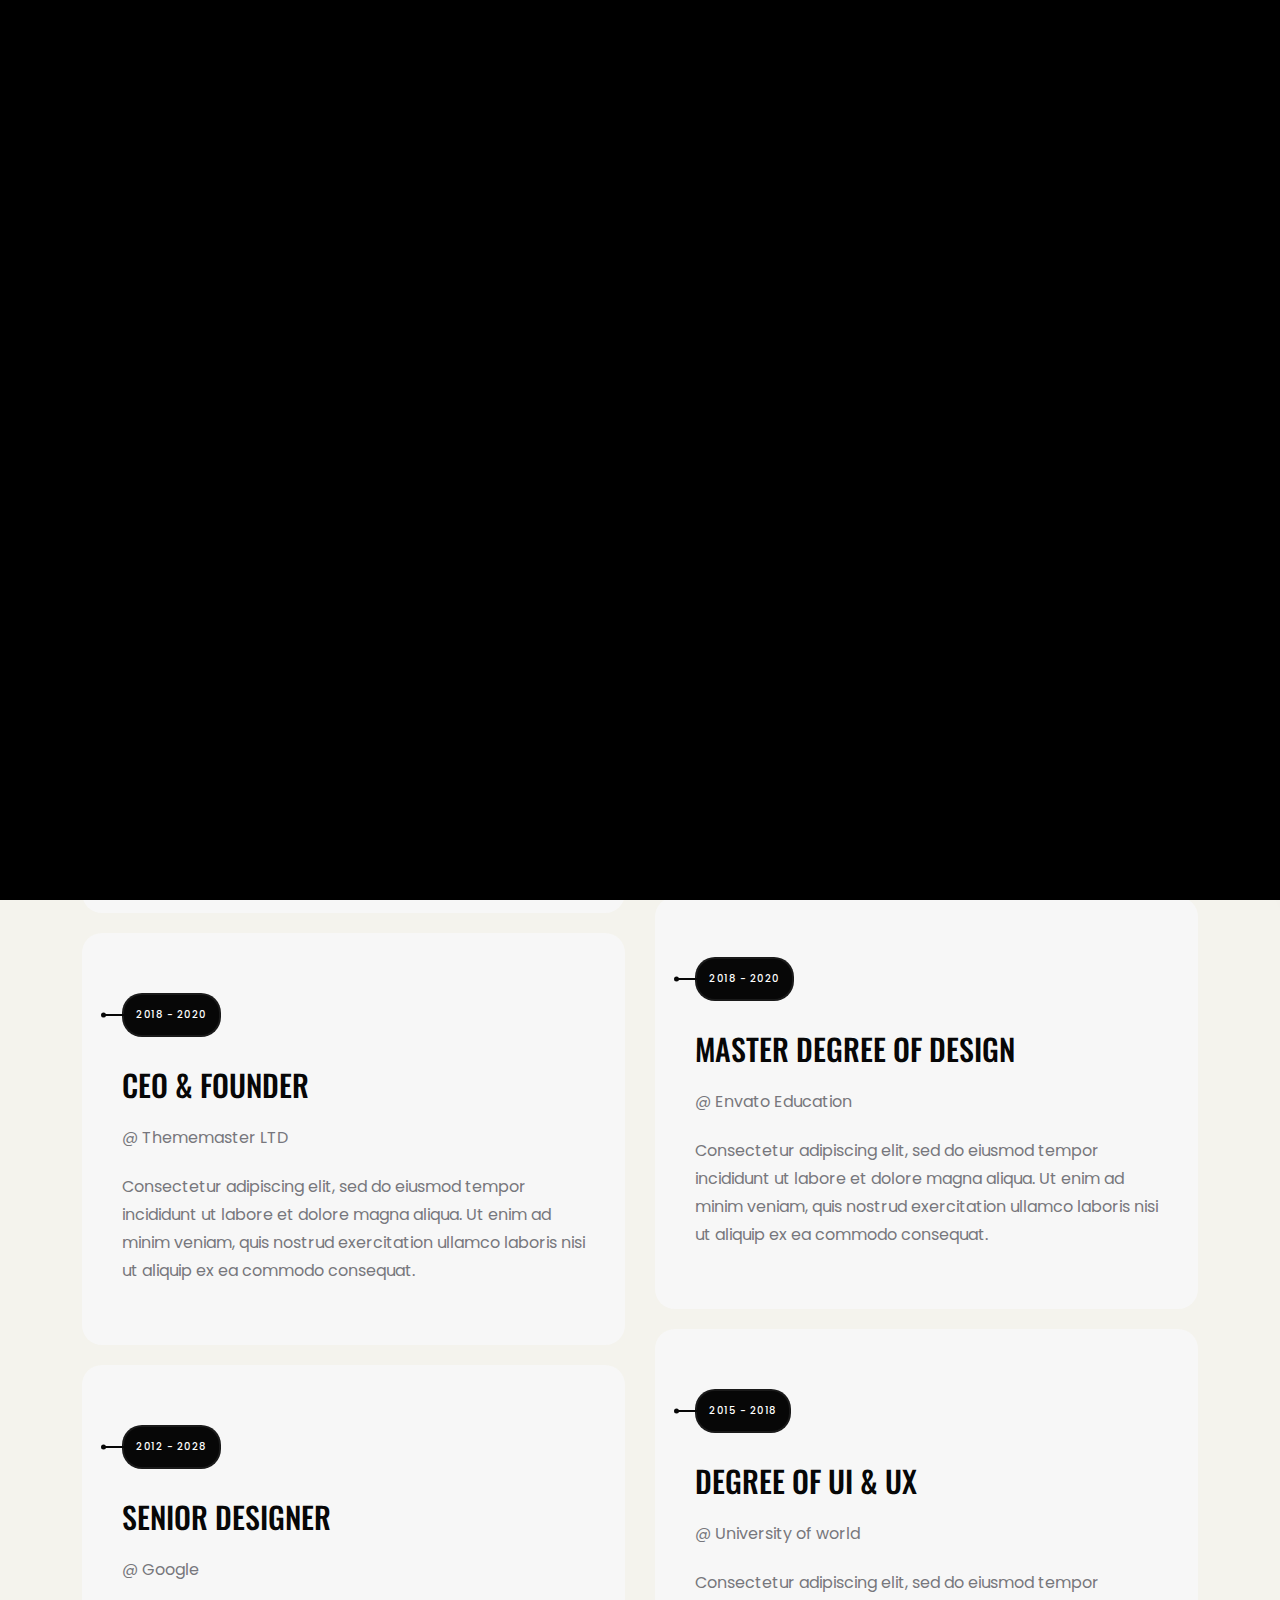
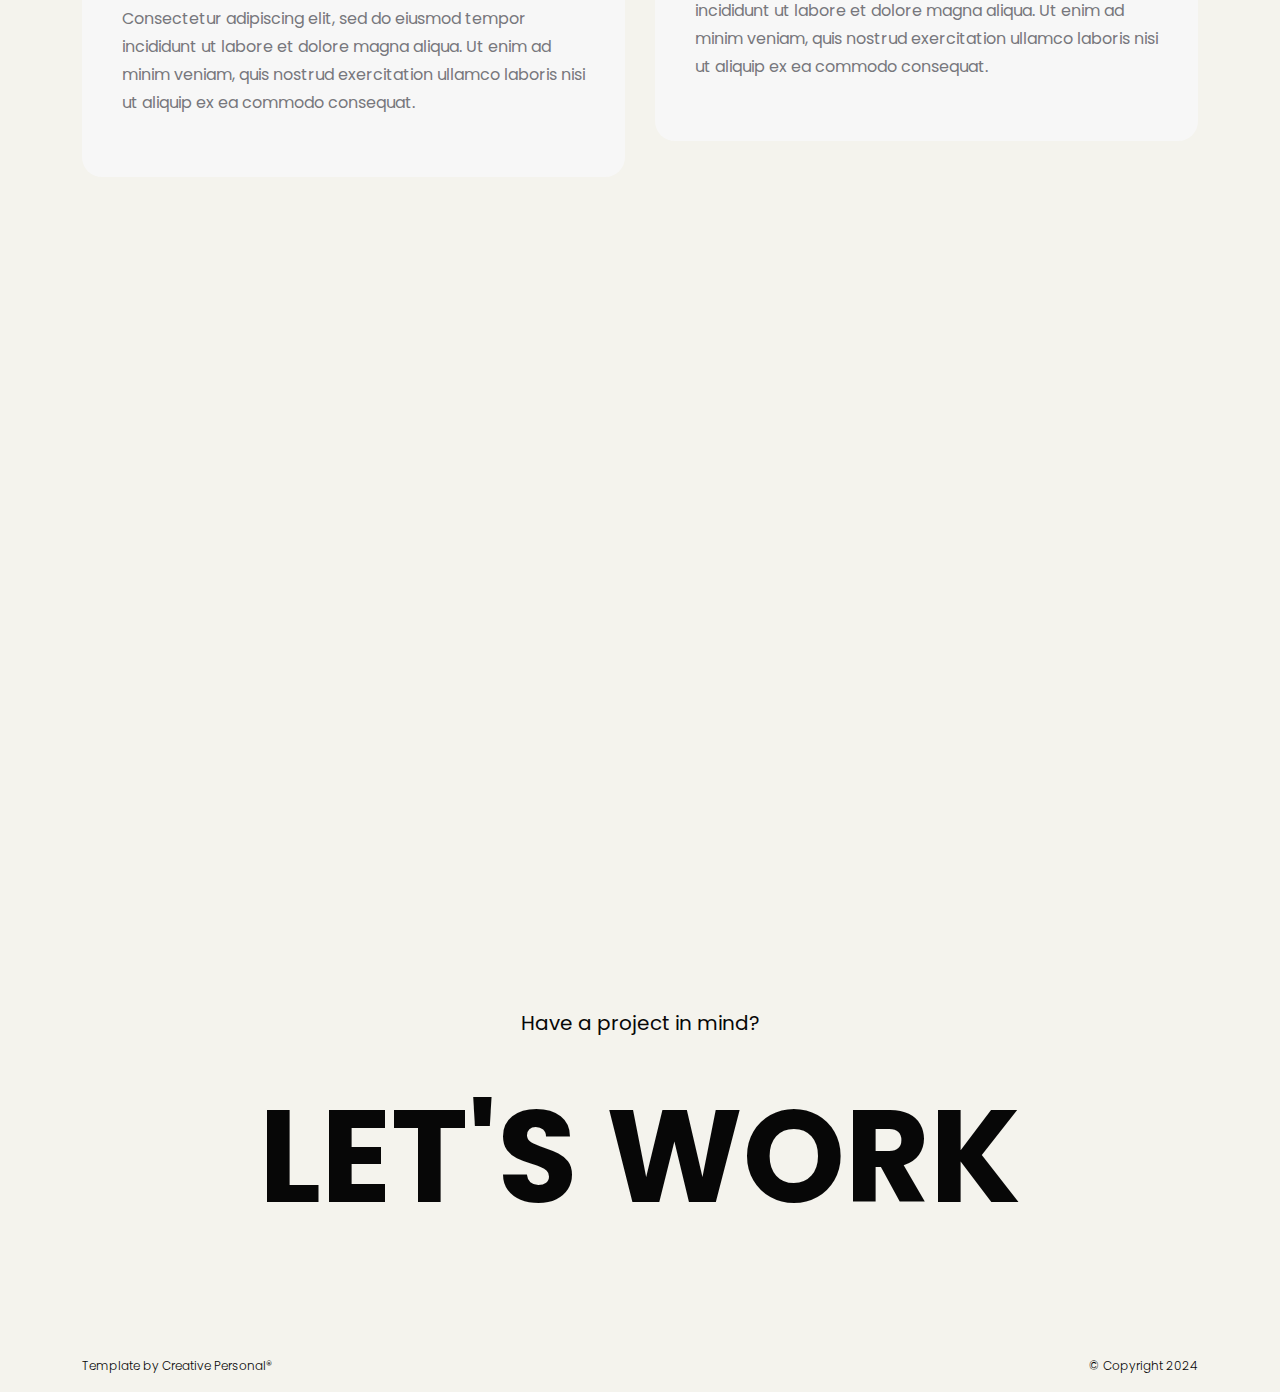
==== about.html @ 3d85361f "commit" ====
<!DOCTYPE html>
<html lang="en">

<head>
    <!-- META -->
    <meta charset="utf-8">
    <meta http-equiv="X-UA-Compatible" content="IE=edge">
    <meta name="viewport" content="width=device-width, initial-scale=1">
    <meta name="description" content="Nino - Modern Portfolio Template">
    <meta name="keywords" content="personal, portfolio new, html, one page, bootstrap, new html template, design, creative, onepage, clean, modern">
    <meta name="author" content="Tanvir Hossain">
    <!-- PAGE TITLE -->
    <title>Nino - Modern Portfolio Template</title>
    <link rel="icon" type="image/x-icon" href="assets/images/favicon.png">
    <!-- ALL GOOGLE FONTS -->
    <link rel="preconnect" href="https://fonts.googleapis.com">
    <link rel="preconnect" href="https://fonts.gstatic.com" crossorigin>
    <link href="https://fonts.googleapis.com/css2?family=Oswald:wght@200..700&family=Poppins:ital,wght@0,100;0,200;0,300;0,400;0,500;0,600;0,700;0,800;0,900;1,100;1,200;1,300;1,400;1,500;1,600;1,700;1,800;1,900&display=swap" rel="stylesheet">
    <!-- BOOTSTRAP CSS -->
    <link rel="stylesheet" href="assets/css/bootstrap.min.css" />
    <!-- FONT AWESOME CSS -->
    <link rel="stylesheet" href="assets/css/font-awesome-pro.css" />
    <!-- FONT AWESOME CSS -->
    <link rel="stylesheet" href="assets/fonts/remixicon.css" />
    <!-- MAGNIFIC CSS -->
    <link rel="stylesheet" href="assets/css/magnific-popup.css">
    <!-- NICE SELECT CSS -->
    <link rel="stylesheet" href="assets/css/nice-select.min.css" />
    <!-- ANIMATE CSS -->
    <link rel="stylesheet" href="assets/css/animate.min.css" />
    <!-- MOBILE MENU CSS -->
    <link rel="stylesheet" href="assets/css/mobilemenu.css" />
    <!-- SLICK CSS -->
    <link rel="stylesheet" href="assets/css/slick.min.css" />
    <!-- SPACING CSS -->
    <link rel="stylesheet" href="assets/css/spacing.css" />
    <!-- MAIN STYLE CSS -->
    <link rel="stylesheet" href="assets/css/style.css" />
    <!-- RESPONSIVE CSS -->
    <link rel="stylesheet" href="assets/css/responsive.css">
    <!-- HTML5 shim and Respond.js IE8 support of HTML5 elements and media queries -->
    <!-- WARNING: Respond.js doesn't work if you view the page via file:// -->
    <!--[if lt IE 9]>
      <script src="https://oss.maxcdn.com/html5shiv/3.7.2/html5shiv.min.js"></script>
      <script src="https://oss.maxcdn.com/respond/1.4.2/respond.min.js"></script>
    <![endif]-->
</head>

<body>
    <!-- START PRELOADER AREA-->
    <div class="preloader">
        <svg viewbox="0 0 1000 1000" preserveaspectratio="none">
            <path id="preloaderSvg" d="M0,1005S175,995,500,995s500,5,500,5V0H0Z"></path>
        </svg>
        <div class="preloader-heading">
            <div class="load-text">
                <span>L</span>
                <span>o</span>
                <span>a</span>
                <span>d</span>
                <span>i</span>
                <span>n</span>
                <span>g</span>
            </div>
        </div>
    </div>
    <!-- END PRELOADER AREA -->
    <!-- START SCROOL UP DESIGN AREA -->
    <div class="progress-wrap cursor-pointer">
        <i class="ri-arrow-up-s-line"></i>
        <svg class="progress-circle svg-content" width="100%" height="100%" viewBox="-1 -1 102 102">
            <path d="M50,1 a49,49 0 0,1 0,98 a49,49 0 0,1 0,-98" />
        </svg>
    </div>
    <!-- / END SCROOL UP DESIGN AREA -->
    <!-- START MAGIC CURSOR AND BALL AREA-->
    <div id="magic-cursor">
        <div id="ball"></div>
    </div>
    <!-- / END MAGIC CURSOR AND BALL AREA-->
    <!-- START MENU DESIGN AREA-->
    <header class="main-header">
        <div class="header-upper">
            <div class="container">
                <div class="header-inner">
                    <div class="row align-items-center">
                        <div class="col-xl-2 col-lg-2 col-md-6 col-6 col-sm-3">
                            <div class="logo-area">
                                <div class="logo">
                                    <a href="index.html"><img src="assets/images/logo.png" alt=""></a>
                                </div>
                            </div>
                        </div>
                        <div class="col-xl-10 col-lg-10 col-md-6 col-6 col-sm-9">
                            <div class="main-menu">
                                <nav id="mobile-menu">
                                    <ul>
                                        <li><a href="index.html" class="linkstyle">Home</a></li>
                                        <li><a href="about.html" class="linkstyle">about</a></li>
                                        <li><a href="service.html" class="linkstyle">services</a></li>
                                        <li class="has-dropdown"><a href="projects.html" class="linkstyle">projects</a>
                                            <ul class="sub-menu">
                                                <li><a href="projects.html">Projects List</a></li>
                                                <li><a href="single-project.html">Single Portfolio</a></li>
                                            </ul>
                                        </li>
                                        <li><a href="blog.html" class="linkstyle">Blog</a></li>
                                        <li><a href="contact.html" class="linkstyle">Contact</a></li>
                                    </ul>
                                </nav>
                            </div>
                            <div class="side-menu-icon d-lg-none text-end">
                                <a href="javascript:void(0)" class="info-toggle-btn f-right sidebar-toggle-btn"><i class="fal fa-bars"></i></a>
                            </div>
                        </div>
                    </div>
                </div>
            </div>
        </div>
    </header>
    <!-- // END MENU DESIGN AREA-->
    <!-- START MOBILE MENU DESIGN AREA-->
    <div class="sidebar__area">
        <div class="sidebar__wrapper">
            <div class="sidebar__close">
                <button class="sidebar__close-btn" id="sidebar__close-btn">
                    <i class="fal fa-times"></i>
                </button>
            </div>
            <div class="sidebar__content mt-50 mb-20">
                <div class="mobile-menu fix"></div>
            </div>
        </div>
    </div>
    <div class="body-overlay"></div>
    <!-- // END MOBILE MENU DESIGN AREA-->
    <!-- START SINGLE PAGE DESIGN AREA -->
    <section class="single-page-hero-area">
        <div class="container">
            <div class="row align-items-center">
                <div class="col-lg-12">
                    <h2>About Me</h2>
                </div>
            </div>
        </div>
    </section>
    <!-- // END SINGLE PAGE DESIGN AREA -->
    <!-- START RESUME EXPERIENCE DESIGN AREA -->
    <div class="resume-area no-padding" id="resume">
        <div class="container">
            <div class="row">
                <div class="col-xl-6 col-md-6">
                    <div class="resume-wrapper wow fadeInUp delay-0-2s">
                        <!-- START SINGLE EXPERIENCE DESIGN AREA -->
                        <div class="resume-box">
                            <span class="resume-date">2020 - Present</span>
                            <h2>Web Developer & Business Partner (Full-Time)</h2>
                            <span>@ Envato Marketplace</span>
                            <p>Consectetur adipiscing elit, sed do eiusmod tempor incididunt ut labore et dolore magna aliqua. Ut enim ad minim veniam, quis nostrud exercitation ullamco laboris nisi ut aliquip ex ea commodo consequat.</p>
                        </div>
                        <!-- / END SINGLE EXPERIENCE DESIGN AREA -->
                        <!-- START SINGLE EXPERIENCE DESIGN AREA -->
                        <div class="resume-box">
                            <span class="resume-date">2018 - 2020</span>
                            <h2>CEO & Founder</h2>
                            <span>@ Thememaster LTD</span>
                            <p>Consectetur adipiscing elit, sed do eiusmod tempor incididunt ut labore et dolore magna aliqua. Ut enim ad minim veniam, quis nostrud exercitation ullamco laboris nisi ut aliquip ex ea commodo consequat.</p>
                        </div>
                        <!-- / END SINGLE EXPERIENCE DESIGN AREA -->
                        <!-- START SINGLE EXPERIENCE DESIGN AREA -->
                        <div class="resume-box">
                            <span class="resume-date">2012 - 2028</span>
                            <h2>Senior Designer</h2>
                            <span>@ Google</span>
                            <p>Consectetur adipiscing elit, sed do eiusmod tempor incididunt ut labore et dolore magna aliqua. Ut enim ad minim veniam, quis nostrud exercitation ullamco laboris nisi ut aliquip ex ea commodo consequat.</p>
                        </div>
                        <!-- / END SINGLE EXPERIENCE DESIGN AREA -->
                    </div>
                </div>
                <div class="col-xl-6 col-md-6">
                    <div class="resume-wrapper wow fadeInUp delay-0-4s">
                        <!-- START SINGLE EDUCATION DESIGN AREA -->
                        <div class="resume-box">
                            <span class="resume-date">2020 - Present</span>
                            <h2>Bachelor Degree of Science</h2>
                            <span>@ University of London</span>
                            <p>Consectetur adipiscing elit, sed do eiusmod tempor incididunt ut labore et dolore magna aliqua. Ut enim ad minim veniam, quis nostrud exercitation ullamco laboris nisi ut aliquip ex ea commodo consequat.</p>
                        </div>
                        <!-- / END SINGLE EDUCATION DESIGN AREA -->
                        <!-- START SINGLE EDUCATION DESIGN AREA -->
                        <div class="resume-box">
                            <span class="resume-date">2018 - 2020</span>
                            <h2>Master Degree of Design</h2>
                            <span>@ Envato Education</span>
                            <p>Consectetur adipiscing elit, sed do eiusmod tempor incididunt ut labore et dolore magna aliqua. Ut enim ad minim veniam, quis nostrud exercitation ullamco laboris nisi ut aliquip ex ea commodo consequat.</p>
                        </div>
                        <!-- / END SINGLE EDUCATION DESIGN AREA -->
                        <!-- START SINGLE EDUCATION DESIGN AREA -->
                        <div class="resume-box">
                            <span class="resume-date">2015 - 2018</span>
                            <h2>Degree Of UI & UX</h2>
                            <span>@ University of world</span>
                            <p>Consectetur adipiscing elit, sed do eiusmod tempor incididunt ut labore et dolore magna aliqua. Ut enim ad minim veniam, quis nostrud exercitation ullamco laboris nisi ut aliquip ex ea commodo consequat.</p>
                        </div>
                        <!-- / END SINGLE EDUCATION DESIGN AREA -->
                    </div>
                </div>
            </div>
        </div>
    </div>
    <!-- / END RESUME EXPERIENCE DESIGN AREA -->
    <!-- START SKILL DESIGN AREA -->
    <section id="skills" class="skill-area">
        <div class="container">
            <div class="container-inner">
                <div class="row">
                    <div class="col-xl-12 col-lg-12">
                        <div class="section-title section-black-title mb-40 wow fadeInUp delay-0-2s">
                            <h2>Professional Skills</h2>
                        </div>
                    </div>
                </div>
                <div class="row">
                    <div class="col-lg-12">
                        <div class="skill-items-wrap">
                            <div class="row">
                                <div class="col-xl-3 col-lg-4 col-md-3 col-sm-4 col-6">
                                    <div class="skill-item wow fadeInUp delay-0-2s">
                                        <img src="assets/images/skills/skill1.png" alt="Skill" />
                                        <h5>Figma</h5>
                                    </div>
                                </div>
                                <div class="col-xl-3 col-lg-4 col-md-3 col-sm-4 col-6">
                                    <div class="skill-item wow fadeInUp delay-0-3s">
                                        <img src="assets/images/skills/skill2.png" alt="Skill" />
                                        <h5>Tailwand</h5>
                                    </div>
                                </div>
                                <div class="col-xl-3 col-lg-4 col-md-3 col-sm-4 col-6">
                                    <div class="skill-item wow fadeInUp delay-0-4s">
                                        <img src="assets/images/skills/skill3.png" alt="Skill" />
                                        <h5>Photoshop</h5>
                                    </div>
                                </div>
                                <div class="col-xl-3 col-lg-4 col-md-3 col-sm-4 col-6">
                                    <div class="skill-item wow fadeInUp delay-0-5s">
                                        <img src="assets/images/skills/skill4.png" alt="Skill" />
                                        <h5>WordPress</h5>
                                    </div>
                                </div>
                                <div class="col-xl-3 col-lg-4 col-md-3 col-sm-4 col-6">
                                    <div class="skill-item wow fadeInUp delay-0-2s">
                                        <img src="assets/images/skills/skill5.png" alt="Skill" />
                                        <h5>Angular</h5>
                                    </div>
                                </div>
                                <div class="col-xl-3 col-lg-4 col-md-3 col-sm-4 col-6">
                                    <div class="skill-item wow fadeInUp delay-0-3s">
                                        <img src="assets/images/skills/skill6.png" alt="Skill" />
                                        <h5>Webflow</h5>
                                    </div>
                                </div>
                                <div class="col-xl-3 col-lg-4 col-md-3 col-sm-4 col-6">
                                    <div class="skill-item wow fadeInUp delay-0-4s">
                                        <img src="assets/images/skills/skill7.png" alt="Skill" />
                                        <h5>Python</h5>
                                    </div>
                                </div>
                                <div class="col-xl-3 col-lg-4 col-md-3 col-sm-4 col-6">
                                    <div class="skill-item wow fadeInUp delay-0-5s">
                                        <img src="assets/images/skills/skill8.png" alt="Skill" />
                                        <h5>Sketch</h5>
                                    </div>
                                </div>
                            </div>
                        </div>
                    </div>
                </div>
            </div>
        </div>
    </section>
    <!-- / END SKILL DESIGN AREA -->
    <!-- START FOOTER DESIGN AREA -->
    <footer class="main-footer">
        <div class="container">
            <div class="row">
                <div class="col-lg-12">
                    <div class="footer-top">
                        <p> Have a project in mind?</p>
                        <h2><a href="mailto:hello@websitename.com">let's work</a></h2>
                    </div>
                </div>
            </div>
            <div class="row">
                <div class="col-lg-6 col-sm-6">
                    <p class="copy-left-text">Template by <a href="https://themeforest.net/user/creativepersonal/portfolio">Creative Personal®</a></p>
                </div>
                <div class="col-lg-6 col-sm-6">
                    <p class="copy-right-text">&copy; Copyright 2024</p>
                </div>
            </div>
        </div>
    </footer>
    <!-- / END FOOTER DESIGN AREA -->
    <!-- JQUERY JS -->
    <script src="assets/js/jquery-3.6.0.min.js"></script>
    <!-- BOOTSTRAP JS-->
    <script src="assets/js/bootstrap.min.js"></script>
    <!-- APPEAR JS -->
    <script src="assets/js/appear.min.js"></script>
    <!-- MAGNIFICANT JS -->
    <script src="assets/js/jquery.magnific-popup.min.js"></script>
    <!-- MOBILE MENU JS-->
    <script src="assets/js/mobilemenu.js"></script>
    <!-- GSAP AND LOCOMOTIV JS-->
    <script src="assets/js/gsap.min.js"></script>
    <script src="assets/js/ScrollTrigger.min.js"></script>
    <script src="assets/js/lenis.js"></script>
    <!-- SLICK JS-->
    <script src="assets/js/slick.min.js"></script>
    <!-- NICE SELECT JS-->
    <script src="assets/js/jquery.nice-select.min.js"></script>
    <!-- IMAGE LOADER JS-->
    <script src="assets/js/imagesloaded.pkgd.min.js"></script>
    <!-- ISOTOPE JS-->
    <script src="assets/js/isotope.pkgd.min.js"></script>
    <!--  WOW ANIMATION JS-->
    <script src="assets/js/wow.min.js"></script>
    <!-- SCRIPT JS-->
    <script src="assets/js/script.js"></script>
</body>

</html>
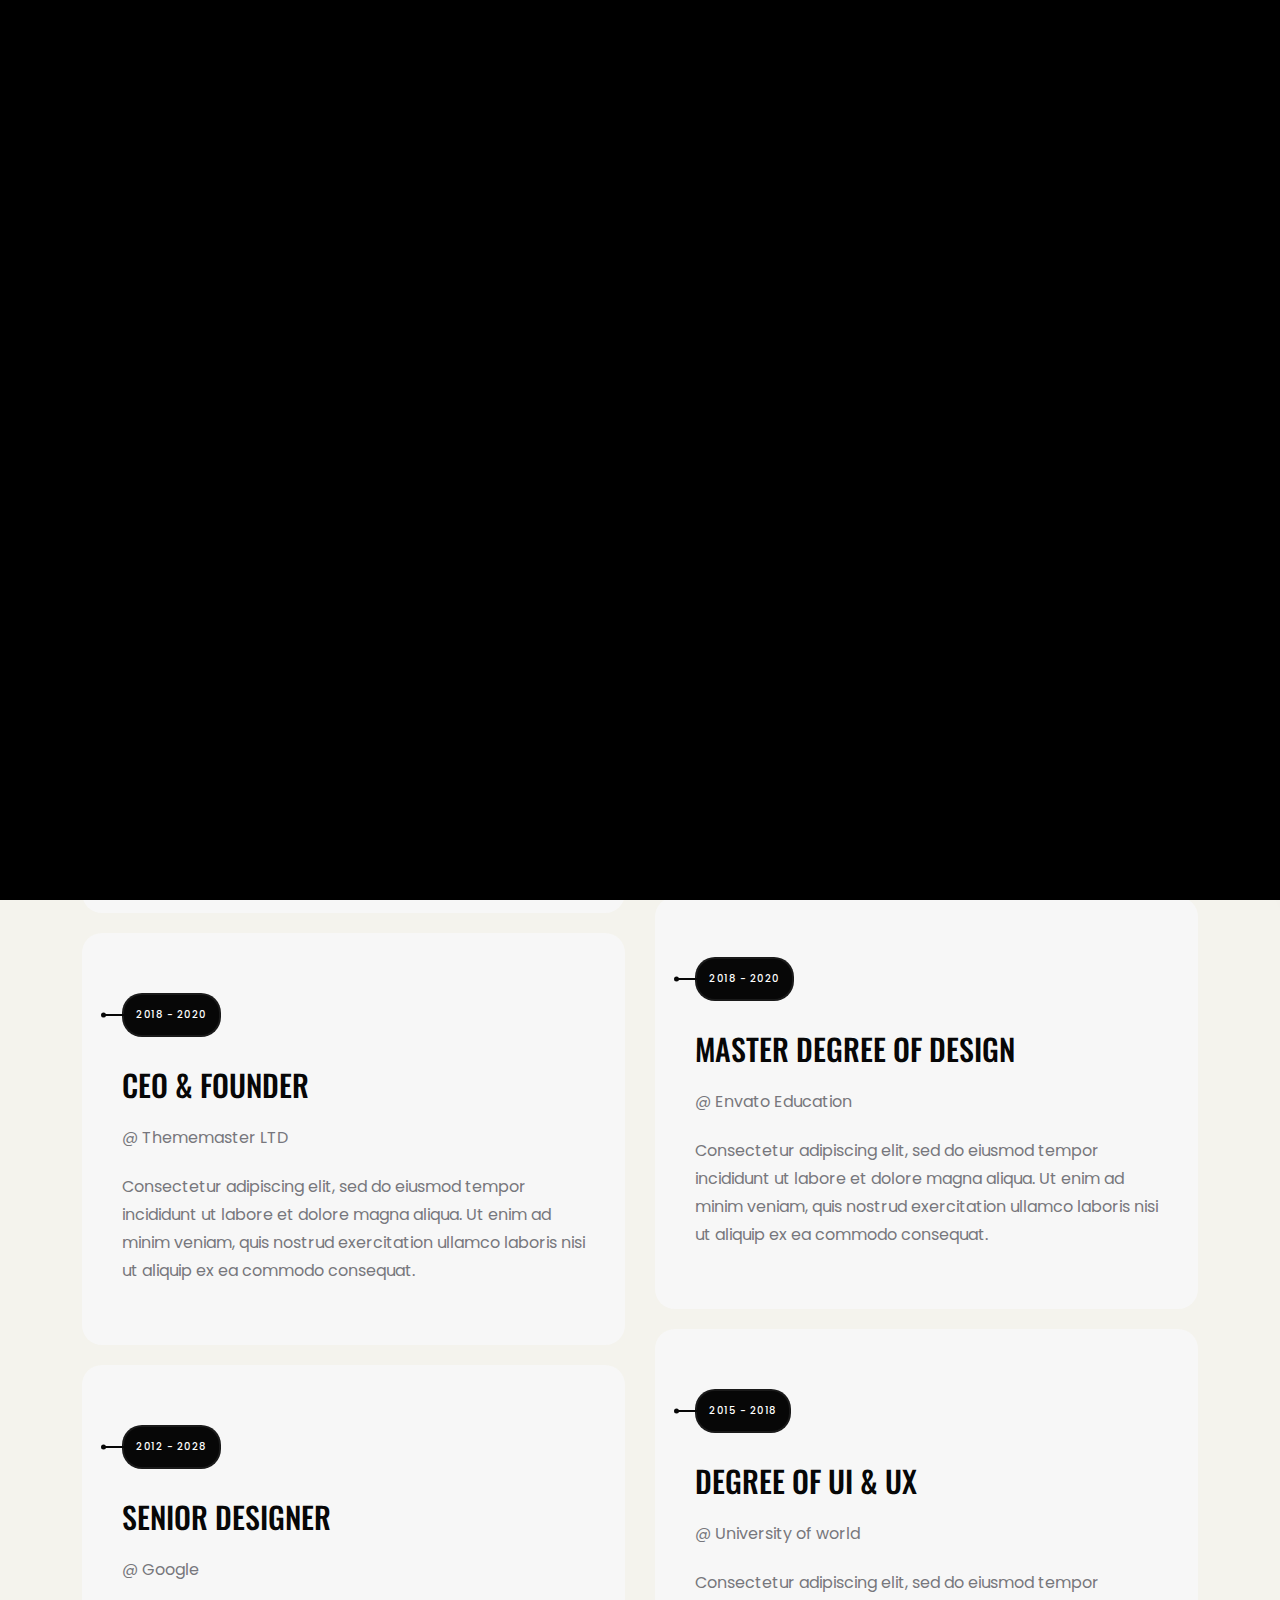
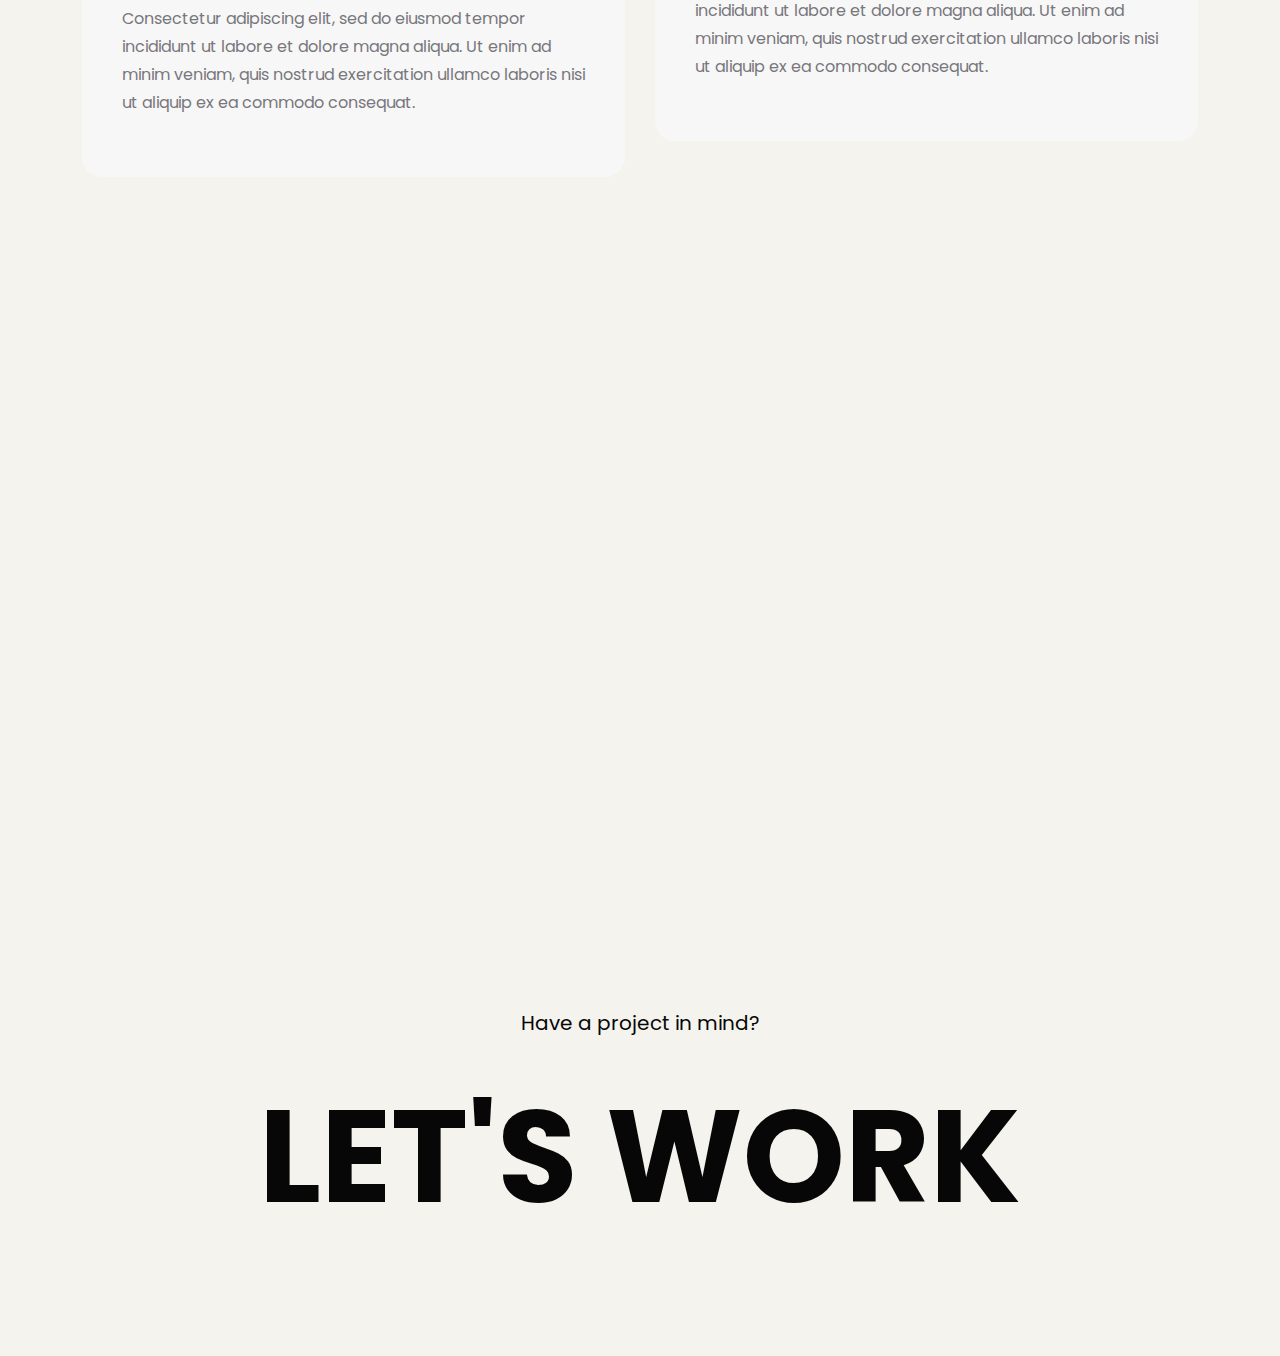
==== commit 95e6d0d7: "commit" ====
--- a/about.html
+++ b/about.html
@@ -6,12 +6,12 @@
     <meta charset="utf-8">
     <meta http-equiv="X-UA-Compatible" content="IE=edge">
     <meta name="viewport" content="width=device-width, initial-scale=1">
-    <meta name="description" content="Nino - Modern Portfolio Template">
+    <meta name="description" content="About Anuj Hajari - Social Media Expert">
     <meta name="keywords" content="personal, portfolio new, html, one page, bootstrap, new html template, design, creative, onepage, clean, modern">
     <meta name="author" content="Tanvir Hossain">
     <!-- PAGE TITLE -->
-    <title>Nino - Modern Portfolio Template</title>
-    <link rel="icon" type="image/x-icon" href="assets/images/favicon.png">
+    <title>About Anuj Hajari</title>
+    <link rel="icon" type="image/x-icon" href="assets/images/favicon.jpg">
     <!-- ALL GOOGLE FONTS -->
     <link rel="preconnect" href="https://fonts.googleapis.com">
     <link rel="preconnect" href="https://fonts.gstatic.com" crossorigin>
@@ -38,6 +38,8 @@
     <link rel="stylesheet" href="assets/css/style.css" />
     <!-- RESPONSIVE CSS -->
     <link rel="stylesheet" href="assets/css/responsive.css">
+
+    <link rel="stylesheet" href="assets/css/custom.css">
     <!-- HTML5 shim and Respond.js IE8 support of HTML5 elements and media queries -->
     <!-- WARNING: Respond.js doesn't work if you view the page via file:// -->
     <!--[if lt IE 9]>
@@ -85,11 +87,12 @@
                 <div class="header-inner">
                     <div class="row align-items-center">
                         <div class="col-xl-2 col-lg-2 col-md-6 col-6 col-sm-3">
-                            <div class="logo-area">
-                                <div class="logo">
-                                    <a href="index.html"><img src="assets/images/logo.png" alt=""></a>
-                                </div>
-                            </div>
+                            <a href="./contact.html">
+                                <div class="logo-area available-btn">
+                                    <i class='ri-circle-fill'></i>
+                                    <span>Available For Work</span>
+                                </div>
+                            </a>
                         </div>
                         <div class="col-xl-10 col-lg-10 col-md-6 col-6 col-sm-9">
                             <div class="main-menu">
@@ -98,13 +101,14 @@
                                         <li><a href="index.html" class="linkstyle">Home</a></li>
                                         <li><a href="about.html" class="linkstyle">about</a></li>
                                         <li><a href="service.html" class="linkstyle">services</a></li>
-                                        <li class="has-dropdown"><a href="projects.html" class="linkstyle">projects</a>
+                                        <li class="has-dropdown"><a href="#" class="linkstyle">Portfolio</a>
                                             <ul class="sub-menu">
-                                                <li><a href="projects.html">Projects List</a></li>
-                                                <li><a href="single-project.html">Single Portfolio</a></li>
+                                                <li><a href="instagram-portfolio.html">Instagram Portfolio</a></li>
+                                                <li><a href="linkedin-portfolio.html">Linkedin Portfolio</a></li>
+                                                <li><a href="youtube-portfolio.html">Youtube Portfolio</a></li>
                                             </ul>
                                         </li>
-                                        <li><a href="blog.html" class="linkstyle">Blog</a></li>
+                                        <li><a href="stories.html" class="linkstyle">Stories</a></li>
                                         <li><a href="contact.html" class="linkstyle">Contact</a></li>
                                     </ul>
                                 </nav>
@@ -287,17 +291,17 @@
                 <div class="col-lg-12">
                     <div class="footer-top">
                         <p> Have a project in mind?</p>
-                        <h2><a href="mailto:hello@websitename.com">let's work</a></h2>
+                        <h2><a href="./contact.html">let's work</a></h2>
                     </div>
                 </div>
             </div>
             <div class="row">
+                <!-- <div class="col-lg-6 col-sm-6">
+                    <p class="copy-left-text">Developed by <a href="https://shubhamsharmadev.netlify.app/">Shubham Sharma</a></p>
+                </div>
                 <div class="col-lg-6 col-sm-6">
-                    <p class="copy-left-text">Template by <a href="https://themeforest.net/user/creativepersonal/portfolio">Creative Personal®</a></p>
-                </div>
-                <div class="col-lg-6 col-sm-6">
-                    <p class="copy-right-text">&copy; Copyright 2024</p>
-                </div>
+                    <p class="copy-right-text">&copy; Copyright 2025</p>
+                </div> -->
             </div>
         </div>
     </footer>
--- a/assets/css/style.css
+++ b/assets/css/style.css
@@ -906,7 +906,7 @@
     position: absolute;
     right: 0;
     top: 110%;
-    min-width: 180px;
+    min-width: 210px;
     background-color: var(--black-color);
     opacity: 0;
     -ms-filter: "progid:DXImageTransform.Microsoft.Alpha(Opacity=0)";
@@ -1306,7 +1306,7 @@
 }
 
 .hero-counter-area .count-text.percent:after {
-    content: '%+';
+    content: '%';
 }
 
 .hero-counter-area .counter-title {
--- a/assets/css/responsive.css
+++ b/assets/css/responsive.css
@@ -307,7 +307,6 @@
     .service-item {
         margin-bottom: 30px;
     }
-
     .container-inner {
         padding: 70px 25px;
     }
--- a/assets/css/custom.css
+++ b/assets/css/custom.css
@@ -0,0 +1,17 @@
+.available-btn{
+    border: 1px solid #75d303;
+    border-radius: 3rem;
+    padding: 2px 10px;
+    display: flex;
+    align-items: center;
+    justify-content: space-between;
+    background-color: #75d30314;
+    transform: scale(.9);
+}
+.available-btn i{
+    color: #75d303;
+}
+.available-btn span{
+    color: #75d303;
+    font-size: 14px;
+}